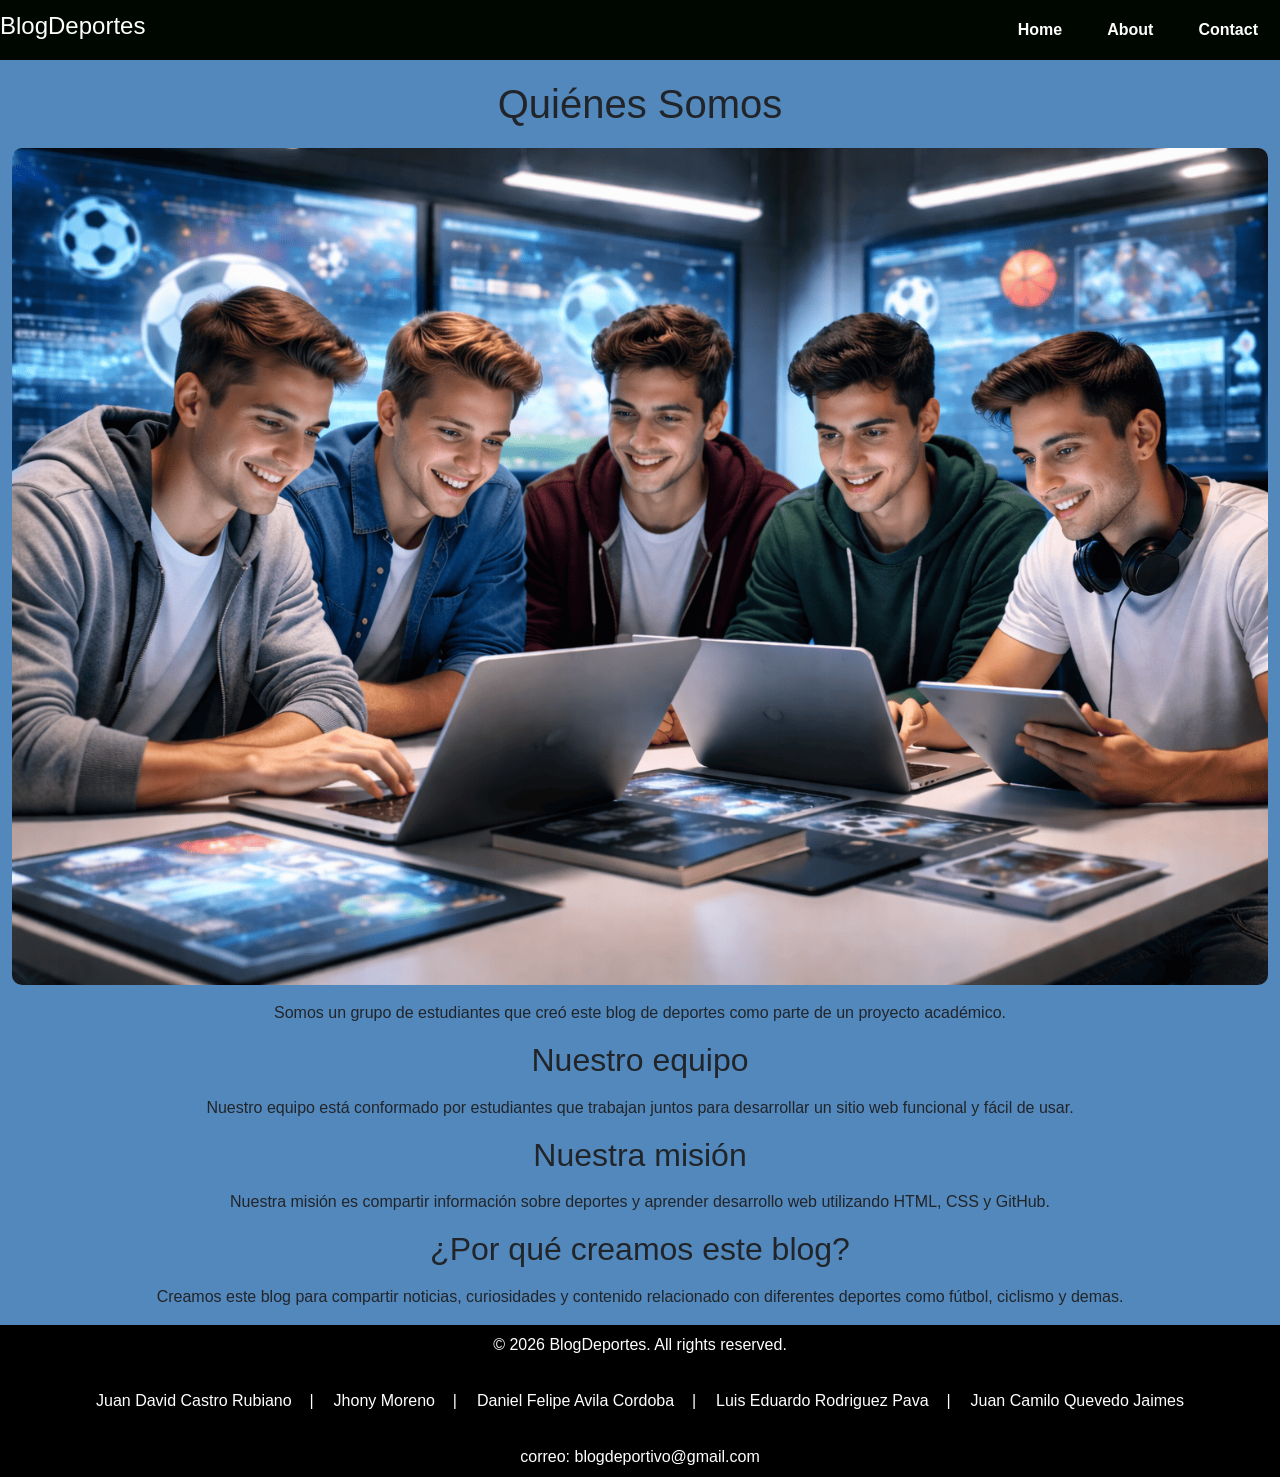
==== aboutUs.html @ 7397e770 "Agregando Boostrap" ====
<!DOCTYPE html>
<html lang="es">

<head>
    <meta charset="UTF-8">
    <meta name="viewport" content="width=device-width, initial-scale=1.0">
    <title>BlogDeportes</title>
    <link href="https://cdn.jsdelivr.net/npm/bootstrap@5.3.8/dist/css/bootstrap.min.css" rel="stylesheet" integrity="sha384-sRIl4kxILFvY47J16cr9ZwB07vP4J8+LH7qKQnuqkuIAvNWLzeN8tE5YBujZqJLB" crossorigin="anonymous">
    <script src="https://cdn.jsdelivr.net/npm/bootstrap@5.3.8/dist/js/bootstrap.bundle.min.js" integrity="sha384-FKyoEForCGlyvwx9Hj09JcYn3nv7wiPVlz7YYwJrWVcXK/BmnVDxM+D2scQbITxI" crossorigin="anonymous"></script>
    <link rel="stylesheet" href="style.css">
</head>

<body>
     <header class="header">
        <nav class="nav container">
            <h1 class="logo">BlogDeportes</h1>
            <ul class="menu">
                <li><a href="index.html">Home</a></li>
                <li><a href="aboutUs.html">About</a></li>
                <li><a href="contactUs.html">Contact</a></li>
            </ul>
        </nav>
    </header>
    <main class="container">
        <h1 class="titulo_quienes_somos">Quiénes Somos</h1>

        <img class="imagen_equipo" src="img/Equipo.png" alt="Equipo de trabajo">
        <div class="texto">
            <p> Somos un grupo de estudiantes que creó este blog de deportes como parte de un proyecto académico. </p>

            <h2>Nuestro equipo</h2>

            <p> Nuestro equipo está conformado por estudiantes que trabajan juntos para desarrollar un sitio web funcional y
                fácil de usar. </p>

            <h2>Nuestra misión</h2>

            <p> Nuestra misión es compartir información sobre deportes y aprender desarrollo web utilizando HTML, CSS y
                GitHub. </p>

            <h2>¿Por qué creamos este blog?</h2>

            <p> Creamos este blog para compartir noticias, curiosidades y contenido relacionado con diferentes deportes como
                fútbol, ciclismo y demas. </p>
        </div>

    </main>
    <footer id="footer">
        <p>&copy; 2026 BlogDeportes. All rights reserved.</p>

        <div class="nombres">
            <p>Juan David Castro Rubiano &nbsp;&nbsp |</p>
            <p>Jhony Moreno &nbsp;&nbsp;&nbsp;|</p>
            <p>Daniel Felipe Avila Cordoba &nbsp;&nbsp;&nbsp;|</p>
            <p>Luis Eduardo Rodriguez Pava &nbsp;&nbsp;&nbsp;|</p>
            <p>Juan Camilo Quevedo Jaimes</p> 
        </div>
       
        <p>correo: blogdeportivo@gmail.com</p>
    </footer>

</body>
---- style.css ----
* {
    margin: 0;
    padding: 0;
    box-sizing: border-box;
}
body{
    display: flex;
    flex-direction: column;
    font-family: Arial, sans-serif;
    background-color: #5388bd;
    min-height: 100vh;
    padding-top: 60px;
    
}
.container{
    max-width: 1440px;
    margin: 0 auto;
    
}
.header{
    background-color: rgb(0, 7, 1);
    position: fixed;
    top:0;
    width: 100%;
}

.nav{
    display: flex;
    justify-content: space-between;
    align-items: center;
    height: 60px;
    
}

.logo{
    color: white;
    font-size: 24px;
}
.menu{
    display: flex;
    margin: 0;
    padding: 0;
    list-style: none;
    gap: 25px;
    height: 100%;  
}
.menu li{
    
    height: 100%;
}
.menu a{
    display:flex;
    text-decoration: none;
    color: #FFFFFF;
    font-weight: bold;
    height: 100%;
    align-items: center;
    transition: 0.3s;
    padding-left: 10px;
    padding-right: 10px;
}
.menu a:hover{
    background-color: #ffd700;
}
main{
    flex: 1;
}
a{
    text-decoration: none;
    color:black;
}
ul{
    padding: 0;
}
.card_noticia{
    display: flex;
    
    gap:20px;
    margin-bottom: 20px;
    margin-top: 20px;
}
.card_noticia figure{
    flex-basis: 300px;
}
.container .titulo{
    margin-top: 20px;
    width: 100%;
}
.container .imagen img{
    display: block;
    width: 100%;
}
#footer{
    background-color: black;
    color: #FFFFFF;
    text-align: center;
    padding: 8px 0;
}
#footer .nombres{
    display: flex;
    gap: 20px;
    justify-content: center;

}
#footer p{
    margin: 16px 0;
}
#footer>p:first-child{
    margin-top: 0;
}
#footer p:last-child{
    margin-bottom: 0;
}
#footer a{
    color: #FFFFFF;
    text-decoration: none;
    font-size: 16px;
}
.titulo_quienes_somos{
    text-align: center;
    margin: 20px 0;
}
.imagen_equipo{
    border-radius: 10px;
    width: 100%;
}
@media(max-width:448px){

}
.container p{
    margin: 16px 0;
}
.texto{
    text-align: center;
}

.container_contacto{
    display: flex;
    flex-wrap: wrap;
    gap: 20px;
}

.container_contacto h1{
    width: 100%;
    text-align: center;
    height: min-content;
    margin-top: 40px;
}
.imagen_contacto{
    width: calc(50% - 10px);
}
.imagen_contacto img {
    display: block;
    width: 100%;
    border-radius: 10px;
}
#formulario{
   width: calc(50% - 10px);
   
}
#titulo_mensaje{
    display: block;
}
#mensaje{
    width: 100%;
    height: 120px;
    border-radius: 10px;
    padding: 16px;
    font-size: 16px;
    font-family: Arial, Helvetica, sans-serif;
}
#formulario label{
    display: block;
    margin-top: 16px;
}
#formulario input{
    width: 50%;
    padding: 16px;
    border-radius: 10px;
    font-size: 16px;
}
#formulario button {
    padding: 10px 20px;
    background-color: #55555e;
    color: white;
    border-radius: 10px;
    margin-top: 20px;
    cursor: pointer;
}
@media(max-width: 480px){
    
}

@media (max-width: 768px) {

}
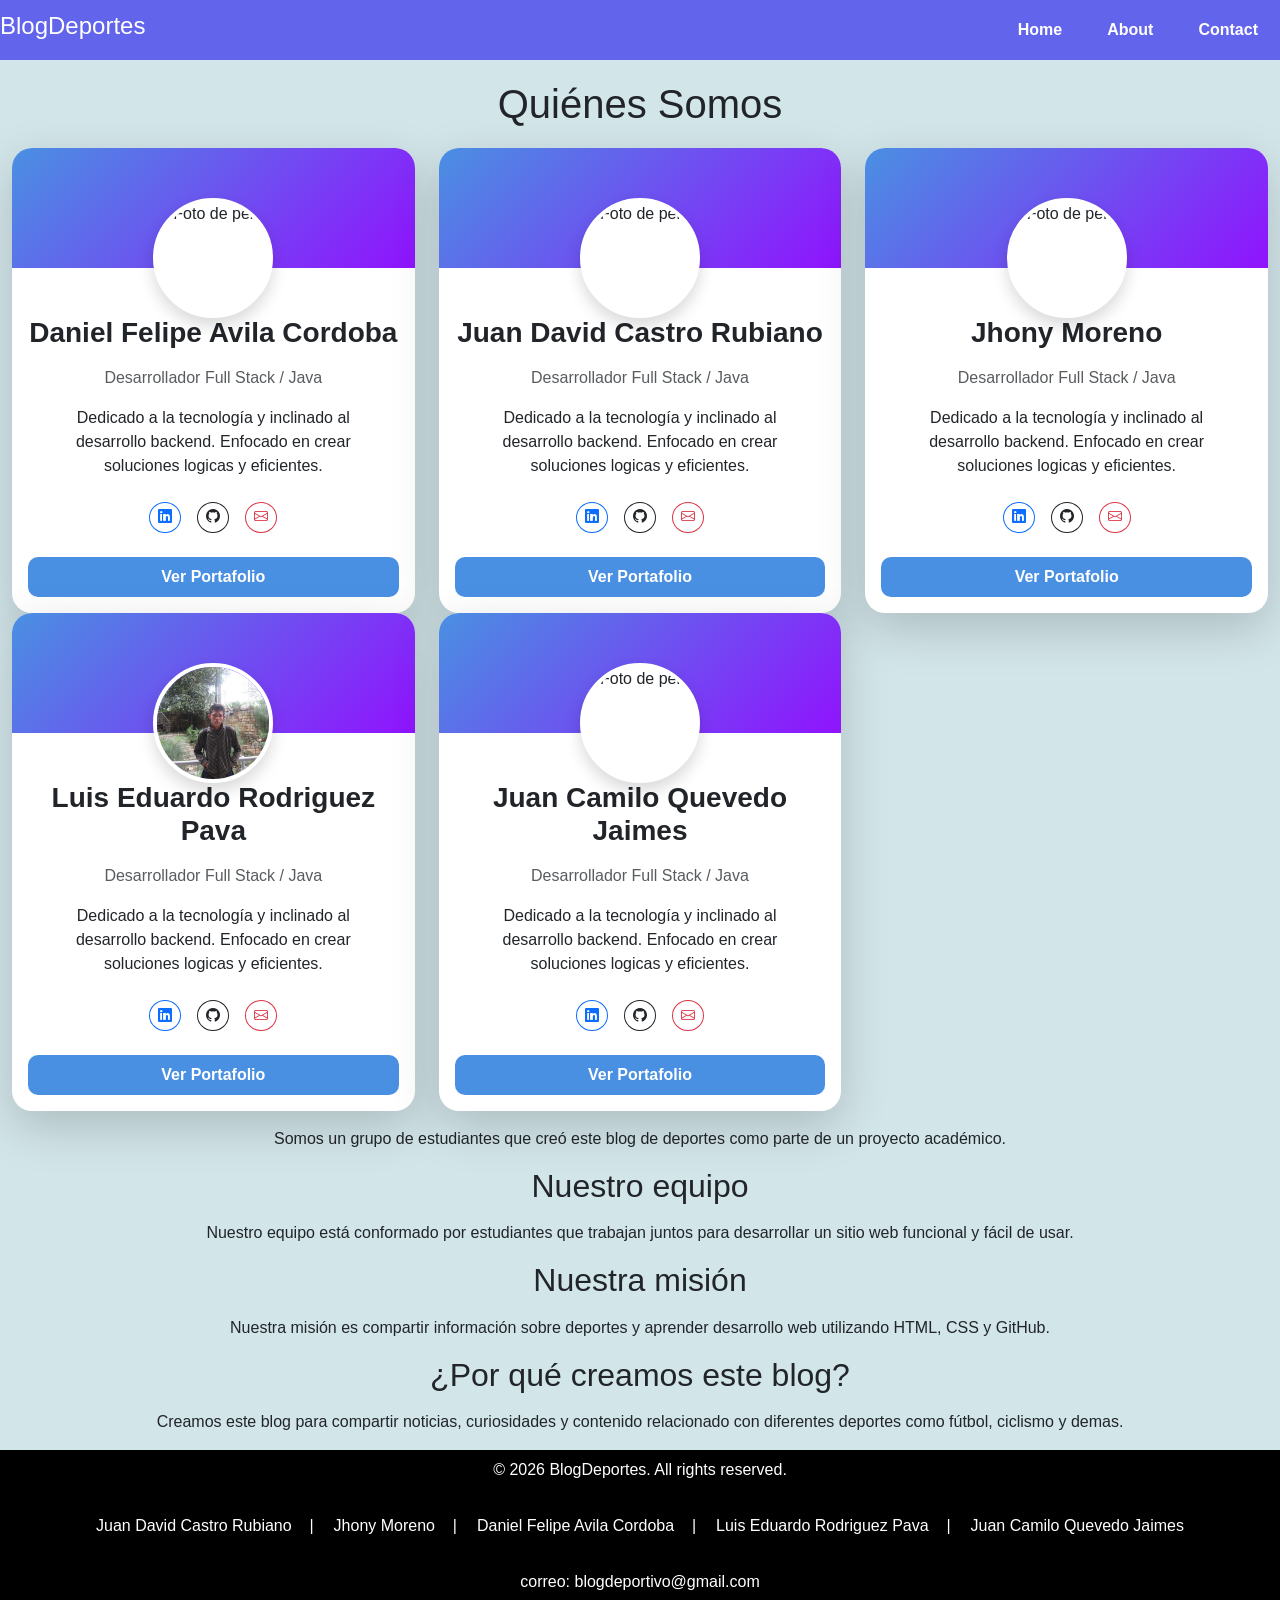
==== commit a17c828b: "Agregando las card en about" ====
--- a/aboutUs.html
+++ b/aboutUs.html
@@ -8,6 +8,8 @@
     <link href="https://cdn.jsdelivr.net/npm/bootstrap@5.3.8/dist/css/bootstrap.min.css" rel="stylesheet" integrity="sha384-sRIl4kxILFvY47J16cr9ZwB07vP4J8+LH7qKQnuqkuIAvNWLzeN8tE5YBujZqJLB" crossorigin="anonymous">
     <script src="https://cdn.jsdelivr.net/npm/bootstrap@5.3.8/dist/js/bootstrap.bundle.min.js" integrity="sha384-FKyoEForCGlyvwx9Hj09JcYn3nv7wiPVlz7YYwJrWVcXK/BmnVDxM+D2scQbITxI" crossorigin="anonymous"></script>
     <link rel="stylesheet" href="style.css">
+    <link rel="stylesheet" href="https://cdn.jsdelivr.net/npm/bootstrap-icons@1.11.0/font/bootstrap-icons.css">
+    <link rel="stylesheet" href="styles_cards_about.css">
 </head>
 
 <body>
@@ -23,8 +25,130 @@
     </header>
     <main class="container">
         <h1 class="titulo_quienes_somos">Quiénes Somos</h1>
+        <div class="row">
+            <div class="col-md-6 col-lg-4">
+                
+                <div class="card shadow-lg border-0 custom-card">
+                    <div class="card-header-img">
+                        <img src="https://via.placeholder.com/150" class="profile-img rounded-circle border border-4 border-white shadow" alt="Foto de perfil">
+                    </div>
+                    <div class="card-body text-center pt-5">
+                        <h3 class="card-title fw-bold">Daniel Felipe Avila Cordoba</h3>
+                        <p class="text-muted mb-3">Desarrollador Full Stack / Java</p>
+                        
+                        <p class="card-text px-3">
+                            Dedicado a la tecnología y inclinado al desarrollo backend. Enfocado en crear soluciones logicas y eficientes.
+                        </p>
 
-        <img class="imagen_equipo" src="img/Equipo.png" alt="Equipo de trabajo">
+                        <div class="d-flex justify-content-center gap-3 my-4">
+                            <a href="#" class="btn btn-outline-primary btn-sm rounded-circle"><i class="bi bi-linkedin"></i></a>
+                            <a href="#" class="btn btn-outline-dark btn-sm rounded-circle"><i class="bi bi-github"></i></a>
+                            <a href="#" class="btn btn-outline-danger btn-sm rounded-circle"><i class="bi bi-envelope"></i></a>
+                        </div>
+
+                        <button class="btn btn-primary w-100 py-2 custom-btn">Ver Portafolio</button>
+                    </div>
+                </div>
+            </div>
+            <div class="col-md-6 col-lg-4">
+                
+                <div class="card shadow-lg border-0 custom-card">
+                    <div class="card-header-img">
+                        <img src="https://via.placeholder.com/150" class="profile-img rounded-circle border border-4 border-white shadow" alt="Foto de perfil">
+                    </div>
+                    <div class="card-body text-center pt-5">
+                        <h3 class="card-title fw-bold">Juan David Castro Rubiano</h3>
+                        <p class="text-muted mb-3">Desarrollador Full Stack / Java</p>
+                        
+                        <p class="card-text px-3">
+                            Dedicado a la tecnología y inclinado al desarrollo backend. Enfocado en crear soluciones logicas y eficientes.
+                        </p>
+
+                        <div class="d-flex justify-content-center gap-3 my-4">
+                            <a href="#" class="btn btn-outline-primary btn-sm rounded-circle"><i class="bi bi-linkedin"></i></a>
+                            <a href="#" class="btn btn-outline-dark btn-sm rounded-circle"><i class="bi bi-github"></i></a>
+                            <a href="#" class="btn btn-outline-danger btn-sm rounded-circle"><i class="bi bi-envelope"></i></a>
+                        </div>
+
+                        <button class="btn btn-primary w-100 py-2 custom-btn">Ver Portafolio</button>
+                    </div>
+                </div>
+            </div>
+            <div class="col-md-6 col-lg-4">
+                
+                <div class="card shadow-lg border-0 custom-card">
+                    <div class="card-header-img">
+                        <img src="https://via.placeholder.com/150" class="profile-img rounded-circle border border-4 border-white shadow" alt="Foto de perfil">
+                    </div>
+                    <div class="card-body text-center pt-5">
+                        <h3 class="card-title fw-bold">Jhony Moreno</h3>
+                        <p class="text-muted mb-3">Desarrollador Full Stack / Java</p>
+                        
+                        <p class="card-text px-3">
+                            Dedicado a la tecnología y inclinado al desarrollo backend. Enfocado en crear soluciones logicas y eficientes.
+                        </p>
+
+                        <div class="d-flex justify-content-center gap-3 my-4">
+                            <a href="#" class="btn btn-outline-primary btn-sm rounded-circle"><i class="bi bi-linkedin"></i></a>
+                            <a href="#" class="btn btn-outline-dark btn-sm rounded-circle"><i class="bi bi-github"></i></a>
+                            <a href="#" class="btn btn-outline-danger btn-sm rounded-circle"><i class="bi bi-envelope"></i></a>
+                        </div>
+
+                        <button class="btn btn-primary w-100 py-2 custom-btn">Ver Portafolio</button>
+                    </div>
+                </div>
+            </div>
+            <div class="col-md-6 col-lg-4">
+                
+                <div class="card shadow-lg border-0 custom-card">
+                    <div class="card-header-img">
+                        <img src="./img/IMG_4924.JPG" class="profile-img rounded-circle border border-4 border-white shadow" alt="Foto de perfil">
+                    </div>
+                    <div class="card-body text-center pt-5">
+                        <h3 class="card-title fw-bold">Luis Eduardo Rodriguez Pava</h3>
+                        <p class="text-muted mb-3">Desarrollador Full Stack / Java</p>
+                        
+                        <p class="card-text px-3">
+                            Dedicado a la tecnología y inclinado al desarrollo backend. Enfocado en crear soluciones logicas y eficientes.
+                        </p>
+
+                        <div class="d-flex justify-content-center gap-3 my-4">
+                            <a href="#" class="btn btn-outline-primary btn-sm rounded-circle"><i class="bi bi-linkedin"></i></a>
+                            <a href="#" class="btn btn-outline-dark btn-sm rounded-circle"><i class="bi bi-github"></i></a>
+                            <a href="#" class="btn btn-outline-danger btn-sm rounded-circle"><i class="bi bi-envelope"></i></a>
+                        </div>
+
+                        <button class="btn btn-primary w-100 py-2 custom-btn">Ver Portafolio</button>
+                    </div>
+                </div>
+            </div>
+            <div class="col-md-6 col-lg-4">
+                
+                <div class="card shadow-lg border-0 custom-card">
+                    <div class="card-header-img">
+                        <img src="https://via.placeholder.com/150" class="profile-img rounded-circle border border-4 border-white shadow" alt="Foto de perfil">
+                    </div>
+                    <div class="card-body text-center pt-5">
+                        <h3 class="card-title fw-bold">Juan Camilo Quevedo Jaimes</h3>
+                        <p class="text-muted mb-3">Desarrollador Full Stack / Java</p>
+                        
+                        <p class="card-text px-3">
+                            Dedicado a la tecnología y inclinado al desarrollo backend. Enfocado en crear soluciones logicas y eficientes.
+                        </p>
+
+                        <div class="d-flex justify-content-center gap-3 my-4">
+                            <a href="#" class="btn btn-outline-primary btn-sm rounded-circle"><i class="bi bi-linkedin"></i></a>
+                            <a href="#" class="btn btn-outline-dark btn-sm rounded-circle"><i class="bi bi-github"></i></a>
+                            <a href="#" class="btn btn-outline-danger btn-sm rounded-circle"><i class="bi bi-envelope"></i></a>
+                        </div>
+
+                        <button class="btn btn-primary w-100 py-2 custom-btn">Ver Portafolio</button>
+                    </div>
+                </div>
+            </div>
+        </div>
+
+        
         <div class="texto">
             <p> Somos un grupo de estudiantes que creó este blog de deportes como parte de un proyecto académico. </p>
 
--- a/style.css
+++ b/style.css
@@ -7,7 +7,8 @@
     display: flex;
     flex-direction: column;
     font-family: Arial, sans-serif;
-    background-color: #5388bd;
+    /* background-color:var(--bs-info-bg-subtle); */
+    background-color:#d2e5e9;
     min-height: 100vh;
     padding-top: 60px;
     
@@ -18,9 +19,11 @@
     
 }
 .header{
-    background-color: rgb(0, 7, 1);
+    /* background-color: var(--bs-primary); */
+    background-color: #6264ec;
     position: fixed;
     top:0;
+    z-index: 1;
     width: 100%;
 }
 
@@ -74,13 +77,10 @@
 }
 .card_noticia{
     display: flex;
-    
+    min-width: 20rem;
     gap:20px;
     margin-bottom: 20px;
     margin-top: 20px;
-}
-.card_noticia figure{
-    flex-basis: 300px;
 }
 .container .titulo{
     margin-top: 20px;
@@ -122,7 +122,9 @@
 }
 .imagen_equipo{
     border-radius: 10px;
-    width: 100%;
+    width: 75%;
+    display: block;
+    margin: 0 auto;
 }
 @media(max-width:448px){
 
--- a/styles_cards_about.css
+++ b/styles_cards_about.css
@@ -0,0 +1,49 @@
+:root {
+    --primary-color: #4a90e2; /* Un azul moderno */
+    --accent-color: #f39c12;
+}
+
+body {
+    font-family: 'Segoe UI', Tahoma, Geneva, Verdana, sans-serif;
+}
+.custom-card {
+    border-radius: 20px;
+    overflow: visible; /* Para que la imagen sobresalga si quieres */
+    transition: transform 0.3s ease;
+}
+
+.custom-card:hover {
+    transform: translateY(-10px);
+}
+
+/* Encabezado de la Card con gradiente */
+.card-header-img {
+    background: linear-gradient(135deg, var(--primary-color), #9013fe);
+    height: 120px;
+    border-radius: 20px 20px 0 0;
+    position: relative;
+    display: flex;
+    justify-content: center;
+}
+
+/* Posicionamiento de la imagen de perfil */
+.profile-img {
+    width: 120px;
+    height: 120px;
+    object-fit: cover;
+    position: absolute;
+    bottom: -50px;
+    background-color: white;
+}
+
+/* Botón personalizado */
+.custom-btn {
+    background-color: var(--primary-color);
+    border: none;
+    border-radius: 10px;
+    font-weight: 600;
+}
+
+.custom-btn:hover {
+    background-color: #357abd;
+}
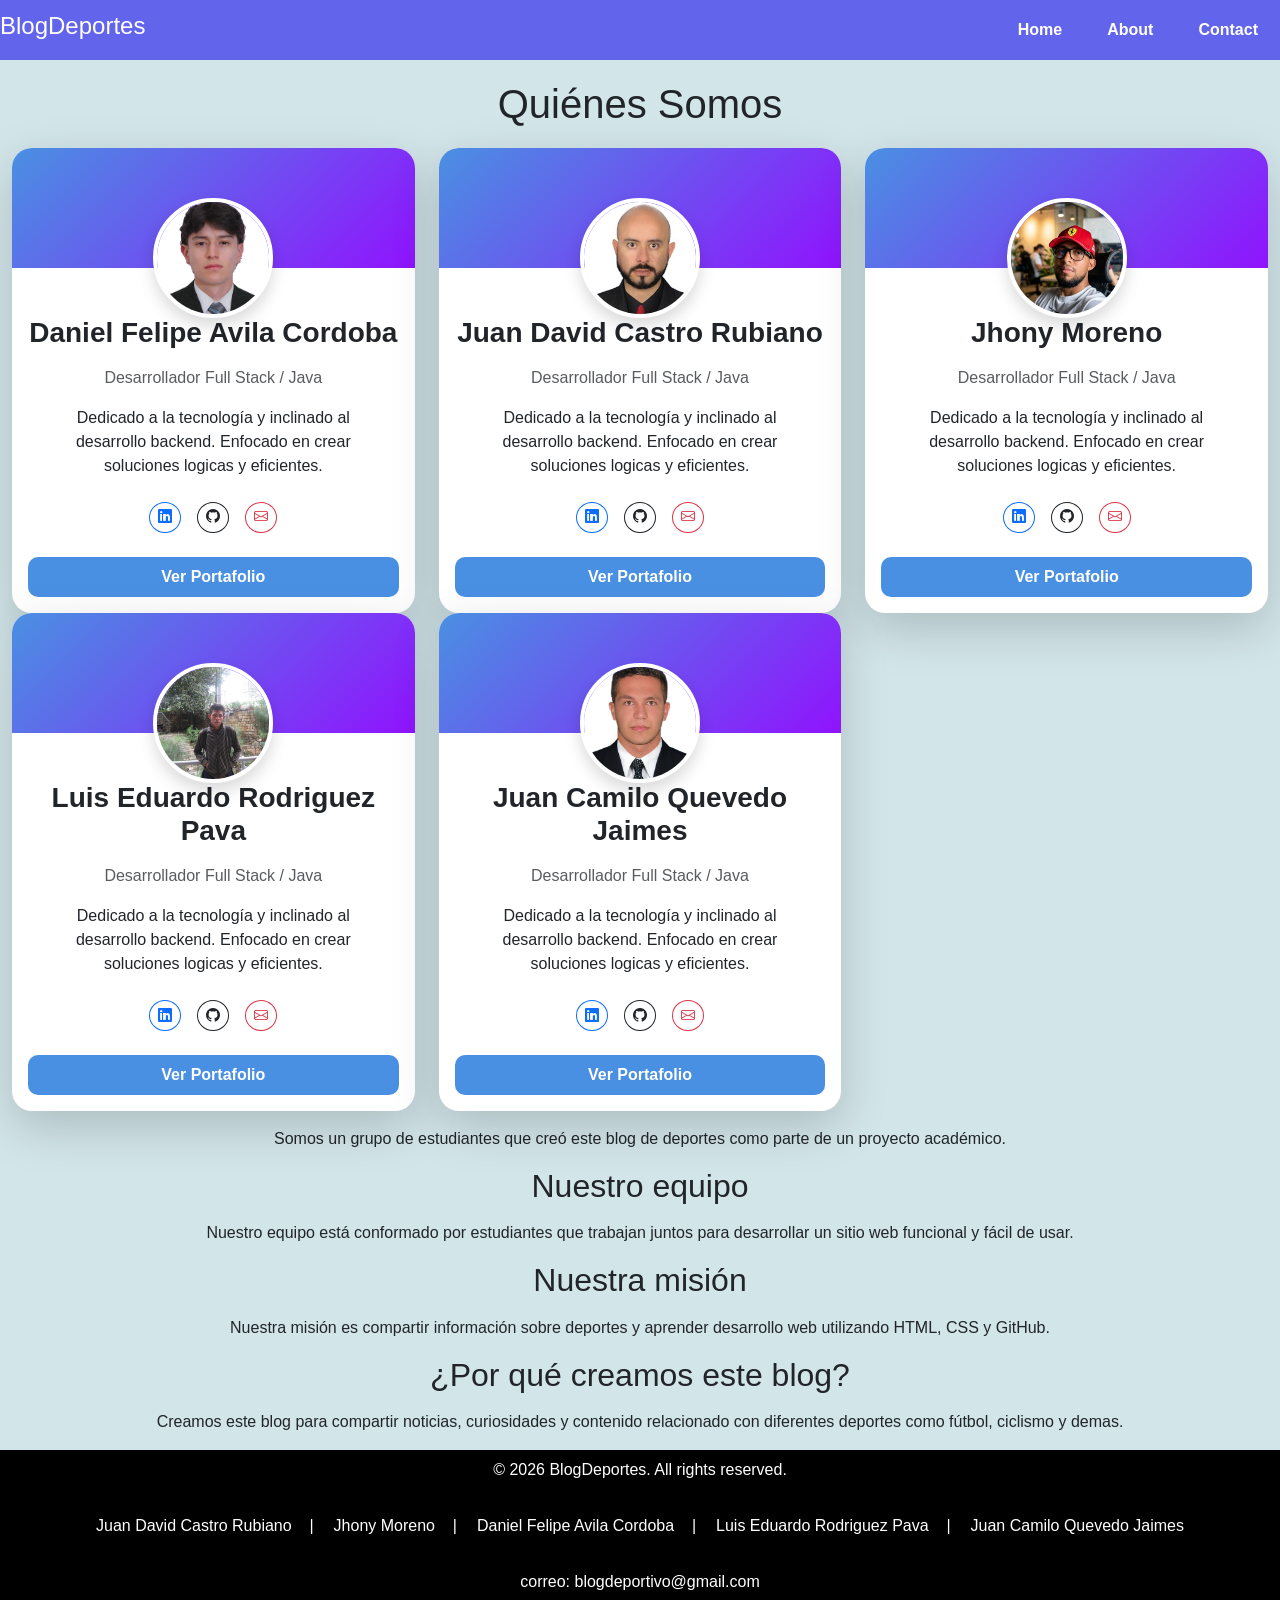
==== commit b8a4dc9c: "añadiendo imagenes a las card" ====
--- a/aboutUs.html
+++ b/aboutUs.html
@@ -30,7 +30,7 @@
                 
                 <div class="card shadow-lg border-0 custom-card">
                     <div class="card-header-img">
-                        <img src="https://via.placeholder.com/150" class="profile-img rounded-circle border border-4 border-white shadow" alt="Foto de perfil">
+                        <img src="./img/Image20260410155629.jpg" class="profile-img rounded-circle border border-4 border-white shadow" alt="Foto de perfil">
                     </div>
                     <div class="card-body text-center pt-5">
                         <h3 class="card-title fw-bold">Daniel Felipe Avila Cordoba</h3>
@@ -54,7 +54,7 @@
                 
                 <div class="card shadow-lg border-0 custom-card">
                     <div class="card-header-img">
-                        <img src="https://via.placeholder.com/150" class="profile-img rounded-circle border border-4 border-white shadow" alt="Foto de perfil">
+                        <img src="./img/juan_david.jpeg" class="profile-img rounded-circle border border-4 border-white shadow" alt="Foto de perfil">
                     </div>
                     <div class="card-body text-center pt-5">
                         <h3 class="card-title fw-bold">Juan David Castro Rubiano</h3>
@@ -78,7 +78,7 @@
                 
                 <div class="card shadow-lg border-0 custom-card">
                     <div class="card-header-img">
-                        <img src="https://via.placeholder.com/150" class="profile-img rounded-circle border border-4 border-white shadow" alt="Foto de perfil">
+                        <img src="./img/jhony_david.jpg" class="profile-img rounded-circle border border-4 border-white shadow" alt="Foto de perfil">
                     </div>
                     <div class="card-body text-center pt-5">
                         <h3 class="card-title fw-bold">Jhony Moreno</h3>
@@ -126,7 +126,7 @@
                 
                 <div class="card shadow-lg border-0 custom-card">
                     <div class="card-header-img">
-                        <img src="https://via.placeholder.com/150" class="profile-img rounded-circle border border-4 border-white shadow" alt="Foto de perfil">
+                        <img src="./img/juan_camilo.jpg" class="profile-img rounded-circle border border-4 border-white shadow" alt="Foto de perfil">
                     </div>
                     <div class="card-body text-center pt-5">
                         <h3 class="card-title fw-bold">Juan Camilo Quevedo Jaimes</h3>
